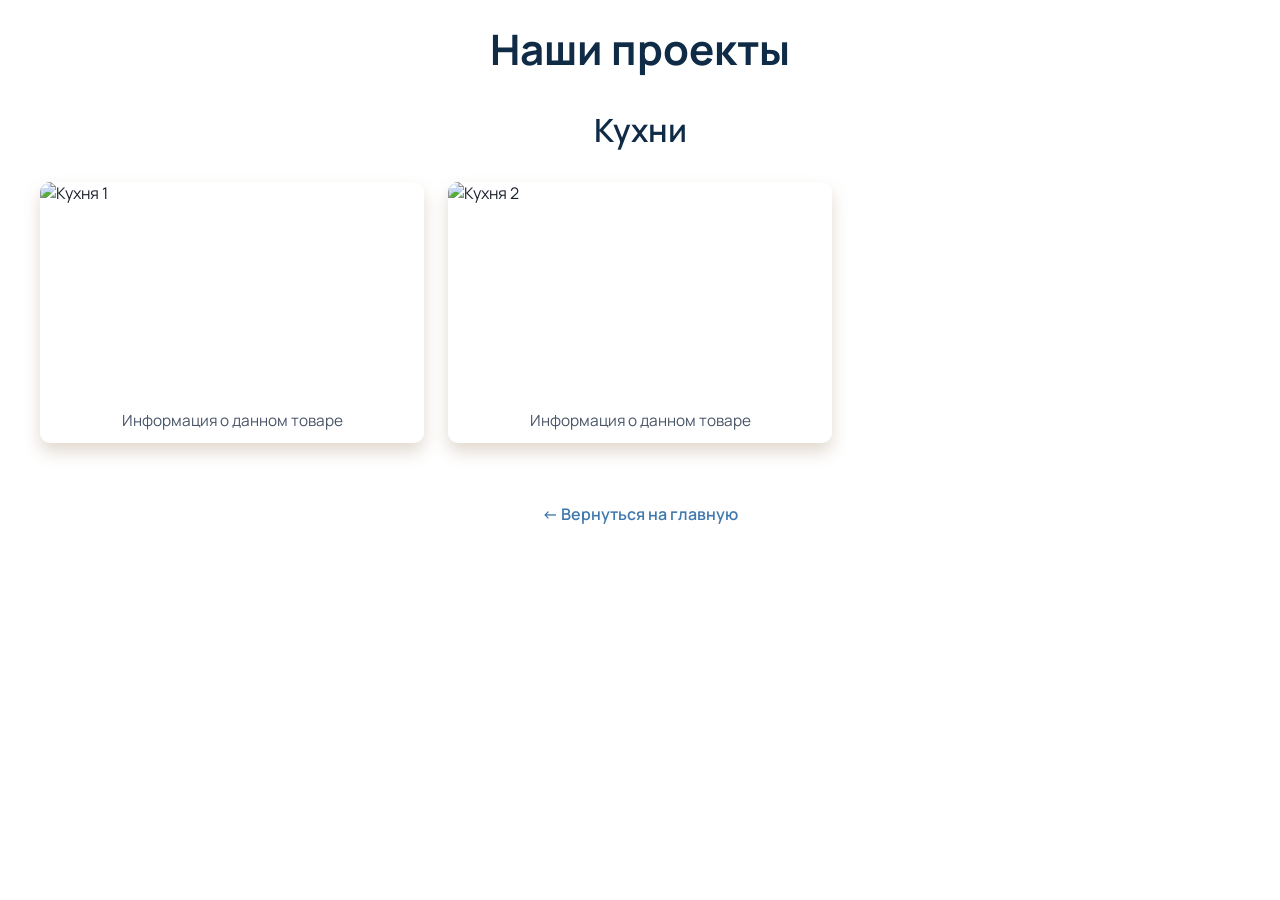
==== catalog/garderob.html @ 9235ec7e "добавлен каталог. Сделать мета теги, сео оптимизацию, роботс и ситимеб. создать ридми с описанием чт" ====
<!DOCTYPE html>
<html lang="ru">
<head>
    <meta charset="UTF-8">
    <meta name="viewport" content="width=device-width, initial-scale=1.0">
    <title>Наши проекты: Кухни</title>
    <link rel="stylesheet" href="../styles/catalog.css">
    <link href="https://fonts.googleapis.com/css2?family=Manrope:wght@400;600;700&display=swap" rel="stylesheet">
</head>
<body>

    <header class="catalog-header">
        <h1>Наши проекты</h1>
    </header>

    <section class="catalog-section">
        <h2>Кухни</h2>

        <div class="catalog-grid">
            <div class="catalog-card">
                <img src="../images/cards/kuh1.jpg" alt="Кухня 1">
                <p>Информация о данном товаре</p>
            </div>

            <div class="catalog-card">
                <img src="../images/cards/kuh2.jpg" alt="Кухня 2">
                <p>Информация о данном товаре</p>
            </div>

            <!-- ... повторяешь до 12 карточек ... -->
        </div>
    </section>

    <footer class="catalog-footer">
        <a href="../index.html">← Вернуться на главную</a>
    </footer>

</body>
</html>
---- styles/catalog.css ----
* {
    margin: 0;
    padding: 0;
    box-sizing: border-box;
}

body {
    font-family: 'Manrope', sans-serif;
    background: #fff;
    padding: 20px 16px;
    color: #1a202c;
}

/* ===== ЗАГОЛОВОК ===== */
.catalog-header {
    text-align: center;
    margin-bottom: 30px;
}

.catalog-header h1 {
    font-size: clamp(24px, 4vw, 42px);
    font-weight: 700;
    color: #0f2b46;
    margin-bottom: 10px;
}

.catalog-section h2 {
    text-align: center;
    font-size: clamp(20px, 3vw, 32px);
    font-weight: 600;
    color: #0f2b46;
    margin-bottom: 30px;
}

/* ===== СЕТКА ===== */
.catalog-grid {
    display: grid;
    grid-template-columns: 1fr;   /* мобилка — 1 колонка */
    gap: 20px;
    max-width: 1200px;
    margin: 0 auto;
}

@media (min-width: 768px) {
    .catalog-grid {
        grid-template-columns: 1fr 1fr 1fr;  /* 3 колонки */
        gap: 24px;
    }
}

/* ===== КАРТОЧКА ===== */
.catalog-card {
    background: #fff;
    border-radius: 10px;
    overflow: hidden;
    box-shadow: 0 9px 16px rgba(139, 109, 71, 0.25);
    transition: transform 0.2s ease, box-shadow 0.2s ease;
}

.catalog-card:hover {
    transform: translateY(-4px);
    box-shadow: 0 12px 24px rgba(139, 109, 71, 0.35);
}

.catalog-card img {
    width: 100%;
    aspect-ratio: 16 / 9;
    object-fit: cover;
    display: block;
}

.catalog-card p {
    padding: 12px 16px;
    font-size: clamp(13px, 1.2vw, 16px);
    text-align: center;
    color: #4a5568;
    margin: 0;
}

/* ===== ФУТЕР ===== */
.catalog-footer {
    text-align: center;
    margin-top: 40px;
    padding: 20px 0;
}

.catalog-footer a {
    color: #4078ac;
    text-decoration: none;
    font-size: 16px;
    font-weight: 600;
    transition: color 0.2s;
}

.catalog-footer a:hover {
    color: #0f2b46;
    text-decoration: underline;
}
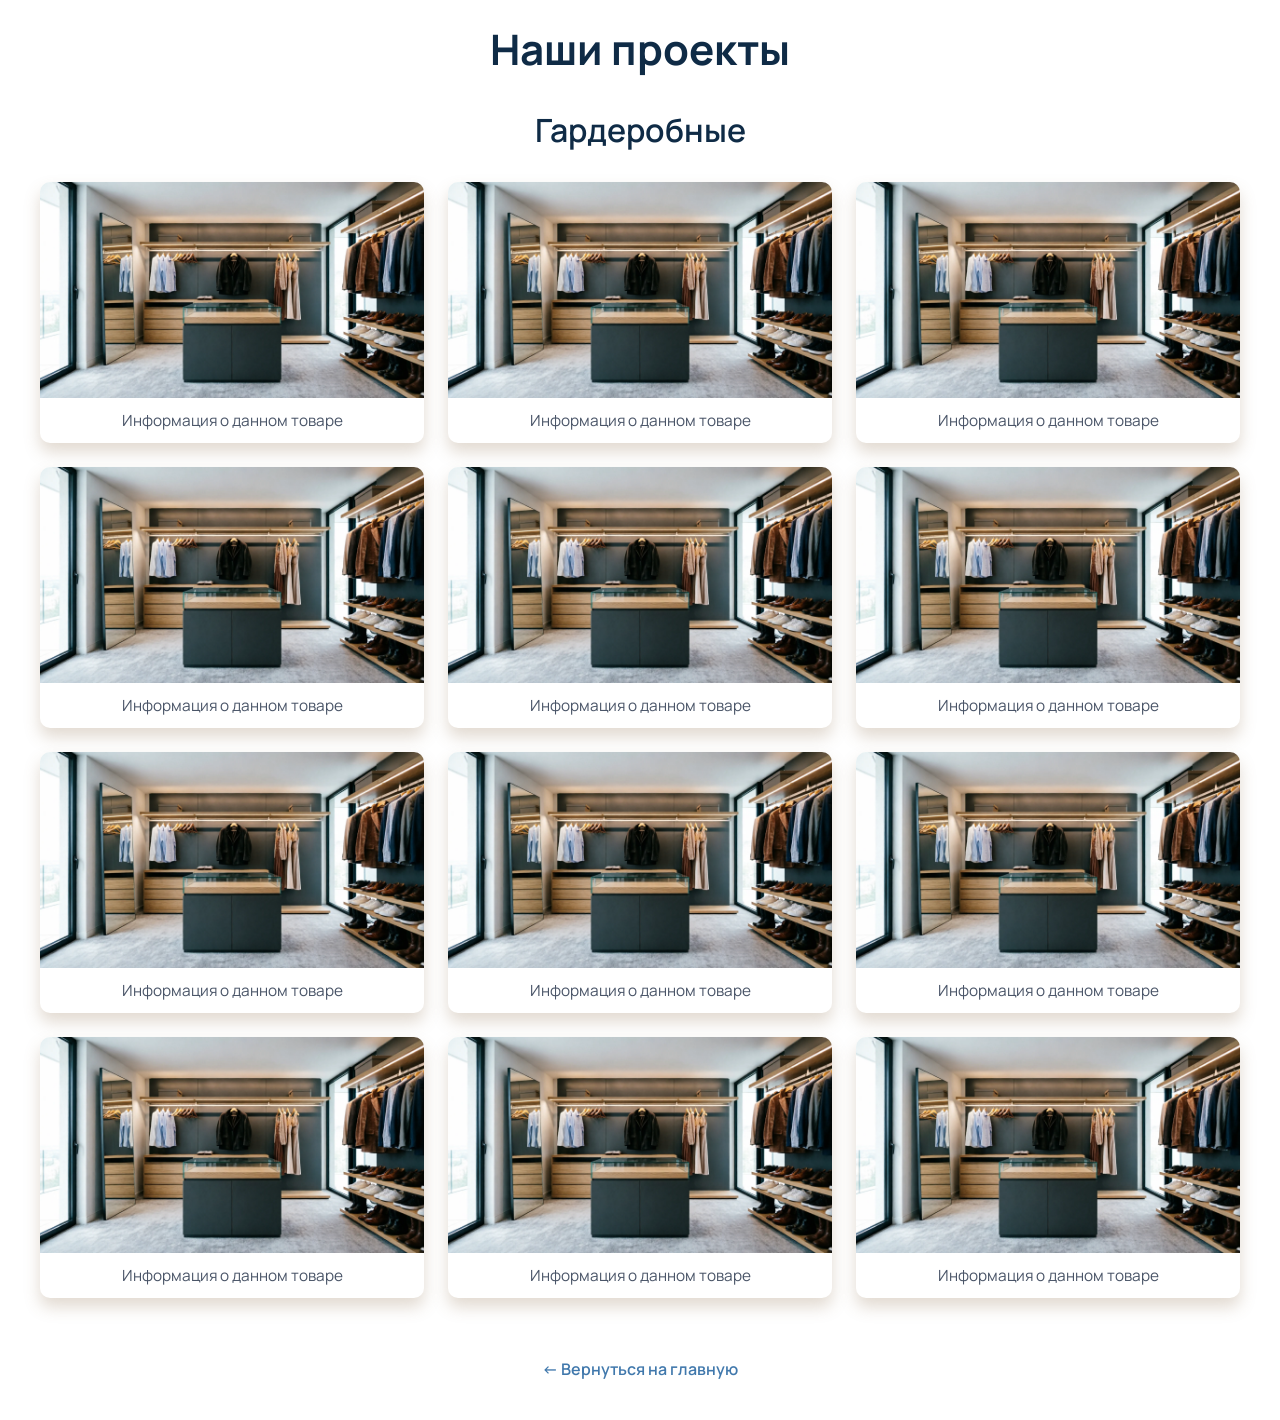
==== commit e6c24fa4: "Законченый вариант шаблона. Добавлены мета теги, сео оптимизация. Перед продажей добавить яндекс мет" ====
--- a/catalog/garderob.html
+++ b/catalog/garderob.html
@@ -14,16 +14,66 @@
     </header>
 
     <section class="catalog-section">
-        <h2>Кухни</h2>
+        <h2>Гардеробные</h2>
 
         <div class="catalog-grid">
             <div class="catalog-card">
-                <img src="../images/cards/kuh1.jpg" alt="Кухня 1">
+                <img src="../images/catalog/gard/gard.webp" alt="Гардеробная 1">
                 <p>Информация о данном товаре</p>
             </div>
 
             <div class="catalog-card">
-                <img src="../images/cards/kuh2.jpg" alt="Кухня 2">
+                <img src="../images/catalog/gard/gard.webp" alt="Гардеробная 1">
+                <p>Информация о данном товаре</p>
+            </div>
+
+            <div class="catalog-card">
+                <img src="../images/catalog/gard/gard.webp" alt="Гардеробная 1">
+                <p>Информация о данном товаре</p>
+            </div>
+
+            <div class="catalog-card">
+                <img src="../images/catalog/gard/gard.webp" alt="Гардеробная 1">
+                <p>Информация о данном товаре</p>
+            </div>
+
+            <div class="catalog-card">
+                <img src="../images/catalog/gard/gard.webp" alt="Гардеробная 1">
+                <p>Информация о данном товаре</p>
+            </div>
+
+            <div class="catalog-card">
+                <img src="../images/catalog/gard/gard.webp" alt="Гардеробная 1">
+                <p>Информация о данном товаре</p>
+            </div>
+
+            <div class="catalog-card">
+                <img src="../images/catalog/gard/gard.webp" alt="Гардеробная 1">
+                <p>Информация о данном товаре</p>
+            </div>
+
+            <div class="catalog-card">
+                <img src="../images/catalog/gard/gard.webp" alt="Гардеробная 1">
+                <p>Информация о данном товаре</p>
+            </div>
+
+            <div class="catalog-card">
+                <img src="../images/catalog/gard/gard.webp" alt="Гардеробная 1">
+                <p>Информация о данном товаре</p>
+            </div>
+
+            <div class="catalog-card">
+                <img src="../images/catalog/gard/gard.webp" alt="Гардеробная 1">
+                <p>Информация о данном товаре</p>
+            </div>
+
+            <div class="catalog-card">
+                <img src="../images/catalog/gard/gard.webp" alt="Гардеробная 1">
+                <p>Информация о данном товаре</p>
+            </div>
+
+            <div class="catalog-card">
+                <img src="../images/catalog/gard/gard.webp" alt="Гардеробная 1">
                 <p>Информация о данном товаре</p>
             </div>
 
